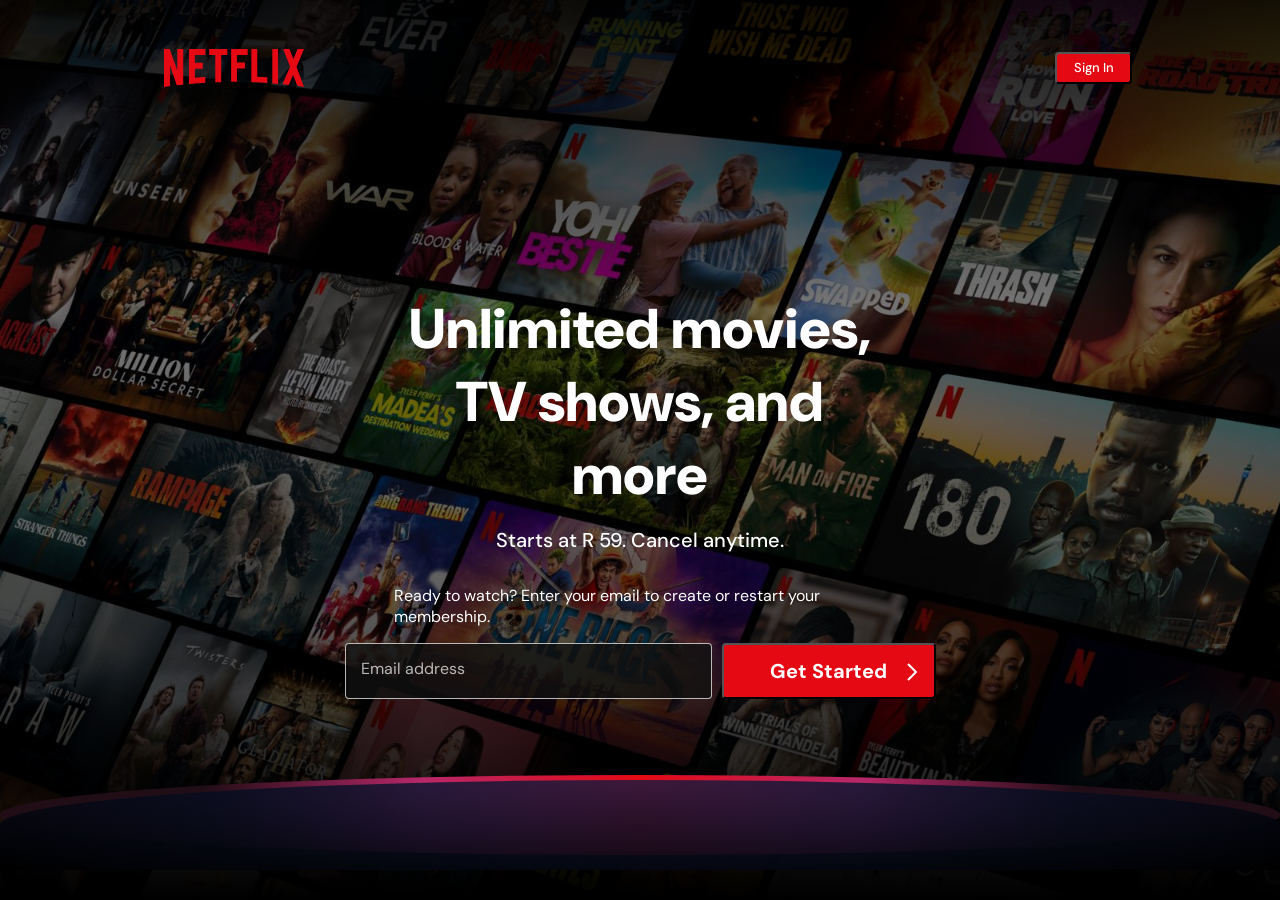
==== index.html @ d50df58f "header section done" ====
<!DOCTYPE html>
<html lang="en">
  <head>
    <meta charset="UTF-8" />
    <meta name="viewport" content="width=device-width, initial-scale=1.0" />
    <title>Netflix Clone</title>
    <link rel="stylesheet" href="style.css" />
  </head>
  <body>
    <header id="banner-wrap">
      <div id="dark-overlay"></div>

      <div id="wrapper">
        <img id="logo" src="assets/logo.svg" alt="Netflix logo" />
        <button id="sign_in_button">Sign In</button>
      </div>
      <div id="info">
        <h1>Unlimited movies, TV shows, and more</h1>
        <p>Starts at R 59. Cancel anytime.</p>
        <h3>
          Ready to watch? Enter your email to create or restart your membership.
        </h3>
        <div class="form_button_wrapper">
          <form>
            <label for="Email Address">Email address </label>
          </form>
          <button class="started-button">
            Get Started
            <img
              src="assets/button-arrow.svg"
              alt="greater than sign / arrow"
            />
          </button>
        </div>
      </div>
      <div class="curve-in">
        <div class="curve-out"></div>
      </div>
    </header>
    <main></main>
    <footer>
      <!-- <p>
        Questions? Call
        <a href="https://www.netflix.com/za/tel:0800 100 046">0800 100 046</a>
      </p>
      <li>FAQ</li>
      <li>Help Center</li>
      <li>Account</li>
      <li>Media Center</li>
      <li>Investor Relations</li>
      <li>Jobs</li>
      <li>Redeem Gift Cards</li>
      <li>Buy Gift Cards</li>
      <li>Ways to Watch</li>
      <li>Terms of Use</li>
      <li>Privacy</li>
      <li>Cookie Preferences</li>
      <li>Corporate Information</li>
      <li>Contact Us</li>
      <li>Speed Test</li>
      <li>Legal Notices</li>
      <li>Only on Netflix</li> -->
    </footer>
  </body>
</html>
---- style.css ----
@import url("https://fonts.googleapis.com/css2?family=DM+Sans:ital,opsz,wght@0,9..40,100..1000;1,9..40,100..1000&display=swap");
@import url("https://fonts.googleapis.com/css2?family=Archivo:ital,wght@0,100..900;1,100..900&family=DM+Sans:ital,opsz,wght@0,9..40,100..1000;1,9..40,100..1000&display=swap");
* {
  box-sizing: border-box;
  margin: 0;
  padding: 0;
  font-family: "DM Sans", sans-serif;
  /* font-family: "Archivo", sans-serif; */
}
#banner-wrap {
  width: 100vw;
  height: 100vh;
  background: url(assets/backgroung.jpg);
  background-size: cover;
  background-repeat: no-repeat;
  position: relative;
  z-index: 1;
}
#dark-overlay {
  z-index: -1;
  height: 100%;
  width: 100%;
  background: linear-gradient(
    rgba(0, 0, 0, 0.9),
    rgba(0, 0, 0, 0.4),
    rgba(0, 0, 0, 0.5),
    rgba(0, 0, 0, 1)
  );
  position: absolute;
  top: 0;
}

#wrapper {
  padding: 0 148px;

  display: flex;
  align-items: center;
  justify-content: space-between;
  min-height: 15vh;
}
#logo {
  width: 140px;
  height: 40px;
  margin-left: 16px;
}
#sign_in_button {
  width: 77px;
  height: 32px;
  margin-left: 12px;
  padding: 4px 16px;
  background-color: rgb(229, 9, 20);
  border-radius: 4px;
  color: rgb(255, 255, 255);
  font-size: 13px;
  font-weight: 500;
}
#info {
  display: flex;
  flex-direction: column;
  margin: 0 394px;
  align-items: center;
  justify-content: center;
  min-height: 80vh;
}

h1 {
  font-weight: 900;
  font-size: 56px;
  color: rgb(255, 255, 255);
  text-align: center;
  margin-bottom: 16px;
}
header p {
  font-size: 20px;
  font-weight: 500;
  color: rgb(255, 255, 255);
  margin-bottom: 32px;
}
h3 {
  font-size: 16px;
  font-weight: 400;
  color: rgb(255, 255, 255);
}
.form_button_wrapper {
  display: flex;
  justify-content: center;
  padding-top: 16px;
  gap: 10px;
  position: relative;
}
form {
  width: 367px;
  height: 56px;
  border: 1px solid rgba(255, 255, 255, 0.7);
  border-radius: 4px;
  background-color: rgba(17, 17, 17, 0.8);
}
label {
  color: rgba(255, 255, 255, 0.7);
  font-size: 16px;
  font-weight: 400;
  border-radius: 4px;
  position: absolute;
  top: 31px;
  left: 16px;
}
.started-button {
  height: 56px;
  width: 214px;
  background-color: rgb(229, 9, 20);
  color: rgb(255, 255, 255);
  padding: 12px 24px;
  font-size: 20px;
  font-weight: 700;
  position: relative;
  border-radius: 4px;
}
.started-button img {
  width: 24px;
  height: 24px;
  margin-left: 12px;
  position: absolute;
  top: 15px;
}
.curve-in {
  height: 5px;
  width: 100%;
  /* background: linear-gradient(
    to right,
    black,
    rgb(255, 0, 204),
    red,
    rgb(255, 0, 204),
    black
  ); */

  position: absolute;
  bottom: 120px;
  border-top-left-radius: 50% 100%;
  border-top-right-radius: 50% 100%;
  /* z-index: 10; */
}
.curve-in::before {
  content: "";
  position: absolute;
  /* top: -40px; */
  top: 0;
  bottom: 0;
  left: 0;
  width: 100%;
  height: 80px;
  z-index: -1;
  border-radius: 50%; /*inherit*/
  background: linear-gradient(
    to right,
    rgba(33, 13, 22, 1) 16%,
    rgba(184, 40, 105, 1),
    rgba(229, 9, 20, 1),
    rgba(184, 40, 105, 1),
    rgba(33, 13, 22, 1) 84%
  );

  /* border-top-left-radius: 0;
  border-top-right-radius: 0; */
}
.curve-out {
  height: 90px;
  width: 100%;

  background: radial-gradient(ellipse at 50% 0%, rgba(19, 28, 67, 0.8), black)
    50%;
  /* background: linear-gradient(180deg, blue, black); */
  position: absolute;
  top: 5px;

  border-top-left-radius: 50%;
  border-top-right-radius: 50%;
}

footer p {
  color: rgba(255, 255, 255, 0.7);
}
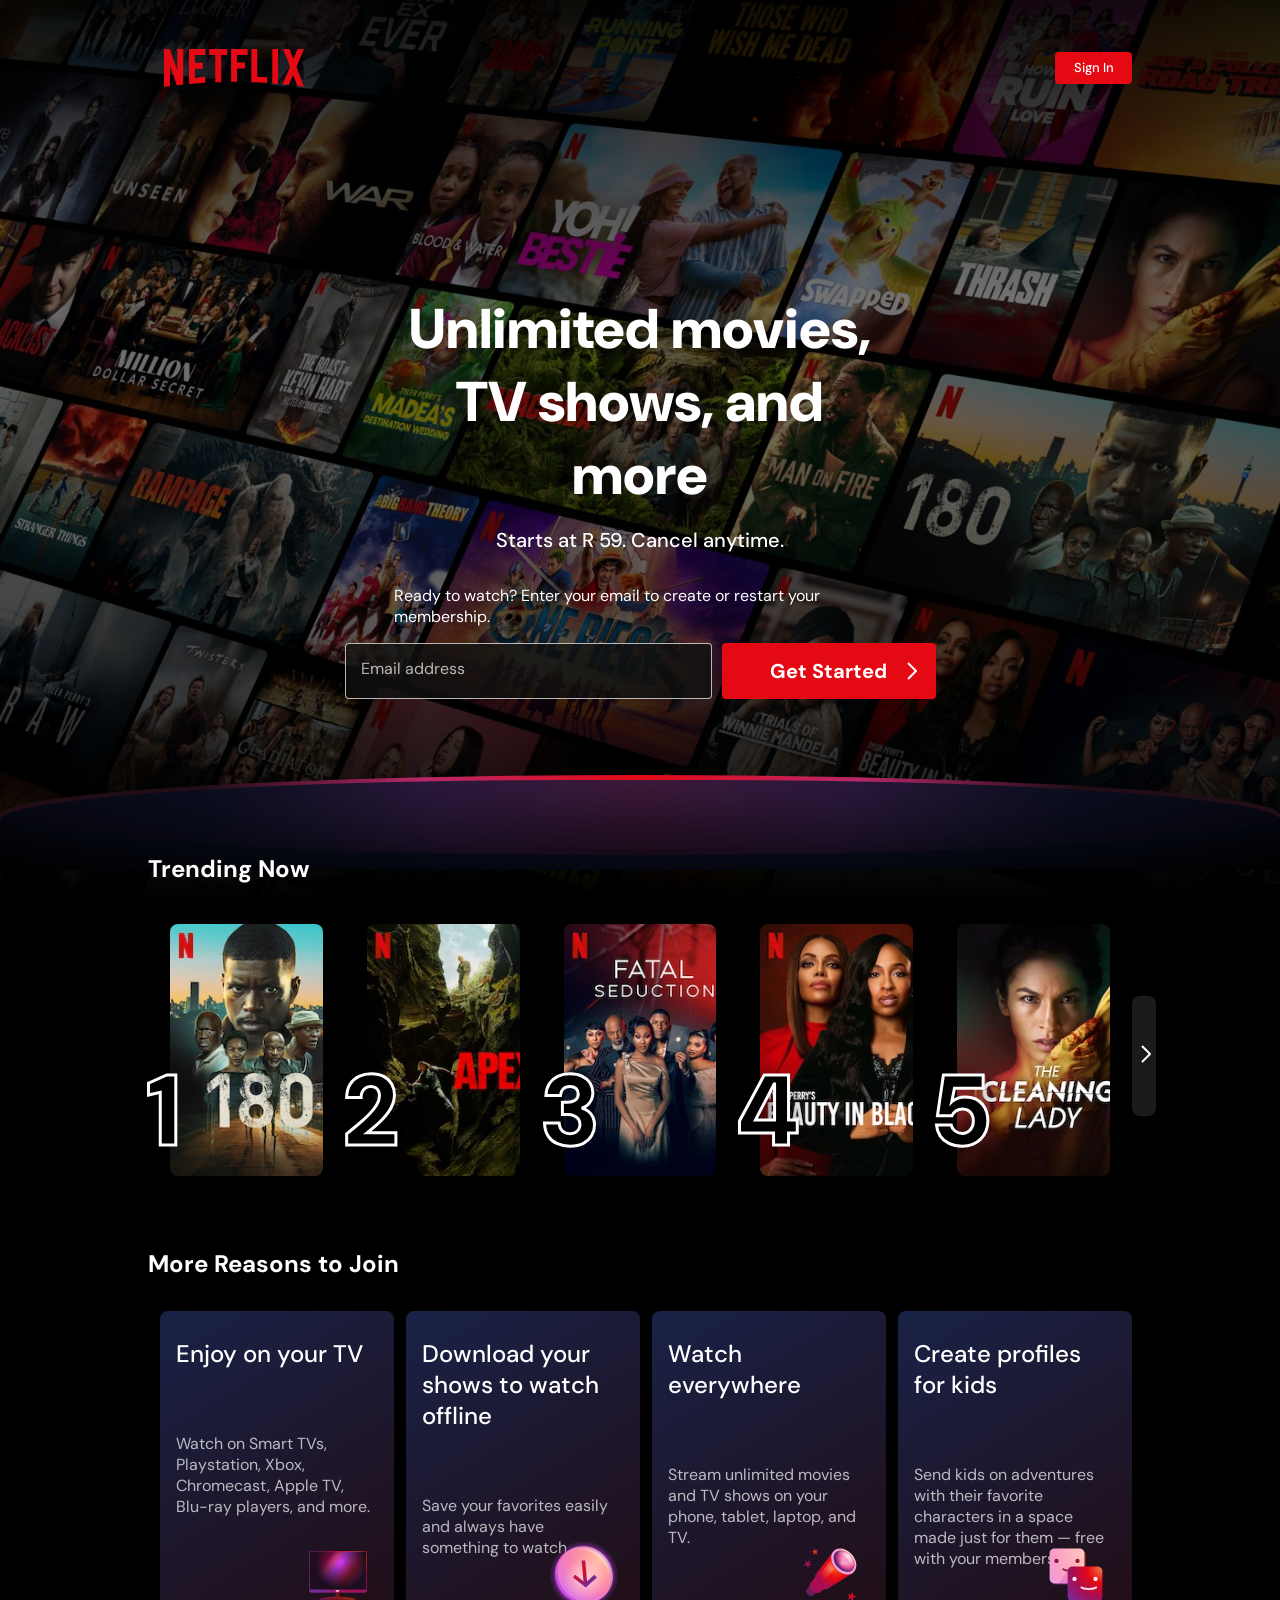
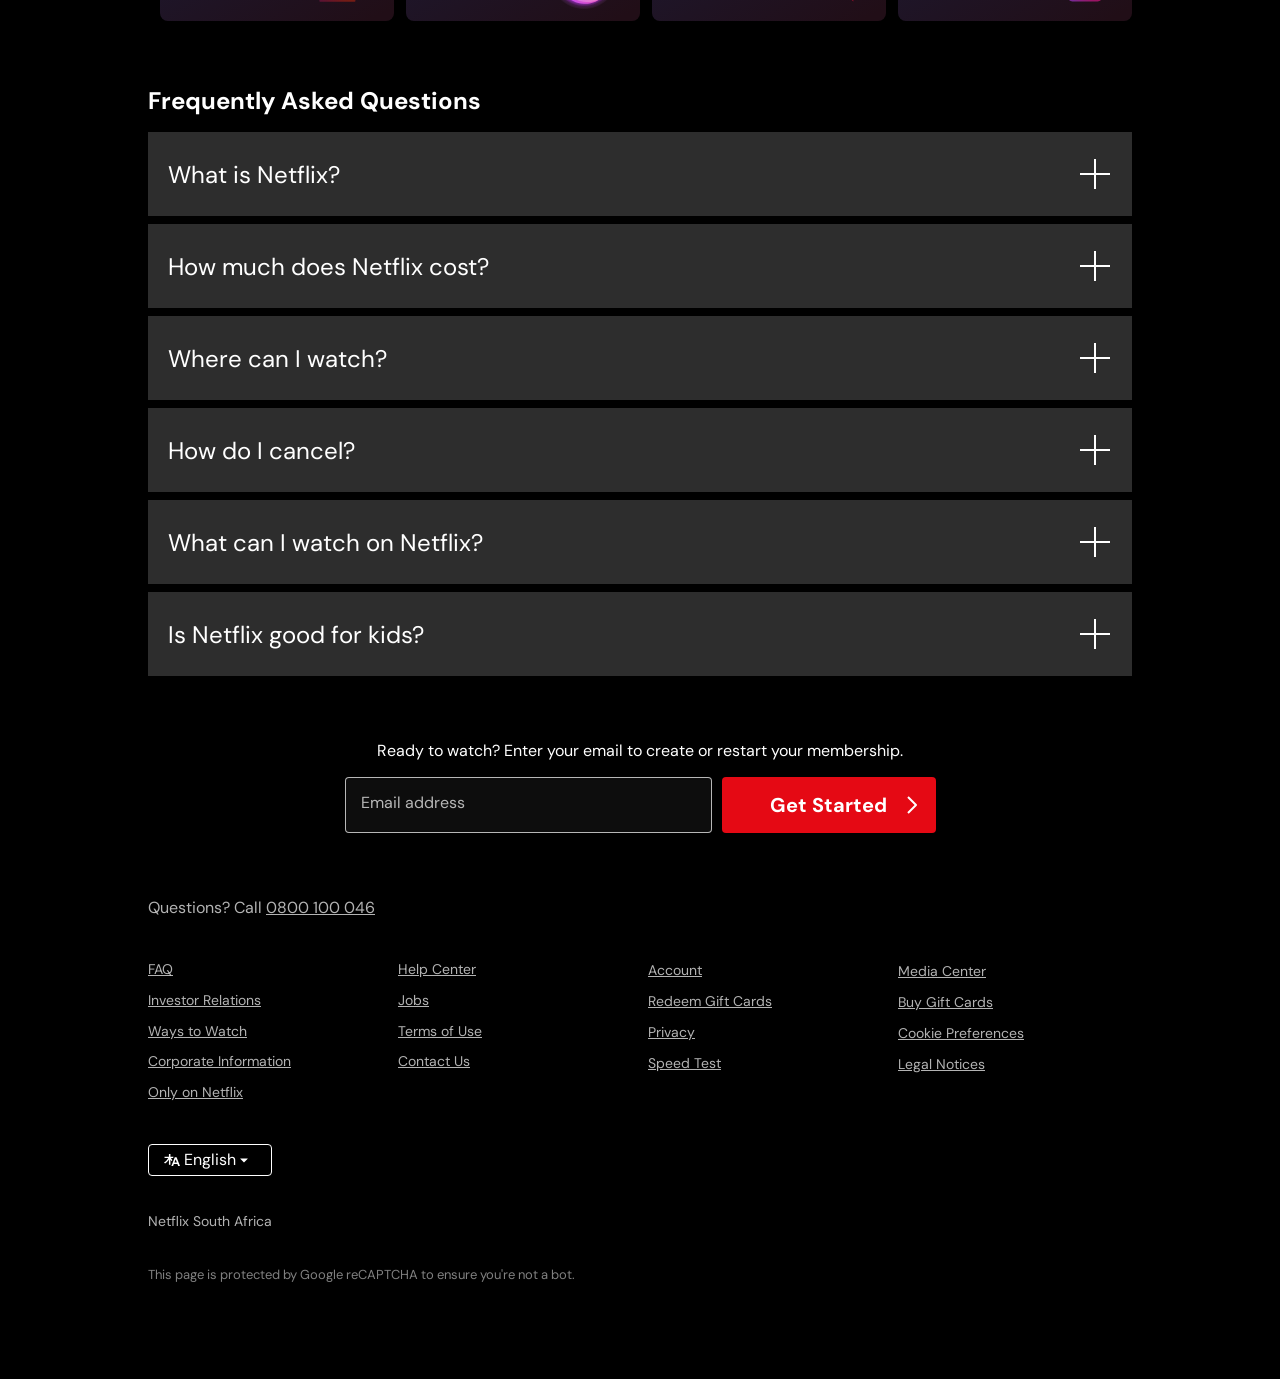
==== commit e469b18c: "done with main and footer section, left with responsive css" ====
--- a/index.html
+++ b/index.html
@@ -14,7 +14,7 @@
         <img id="logo" src="assets/logo.svg" alt="Netflix logo" />
         <button id="sign_in_button">Sign In</button>
       </div>
-      <div id="info">
+      <div class="info">
         <h1>Unlimited movies, TV shows, and more</h1>
         <p>Starts at R 59. Cancel anytime.</p>
         <h3>
@@ -36,30 +36,201 @@
       <div class="curve-in">
         <div class="curve-out"></div>
       </div>
+      <!-- <h2>Trending Now</h2> -->
     </header>
-    <main></main>
+    <main>
+      <div id="trending">
+        <h2>Trending Now</h2>
+        <div class="movie-slideshow">
+          <div id="movie1">
+            <span>1</span>
+          </div>
+          <div id="movie2">
+            <span>2</span>
+          </div>
+          <div id="movie3">
+            <span>3</span>
+          </div>
+          <div id="movie4">
+            <span>4</span>
+          </div>
+          <div id="movie5">
+            <span>5</span>
+          </div>
+          <div id="side_button">
+            <button id="next-button">
+              <img src="assets/next-movie-button.svg" alt="next button" />
+            </button>
+          </div>
+        </div>
+      </div>
+      <!-- second section of the main -->
+      <h2>More Reasons to Join</h2>
+      <div id="reasons-container">
+        <div id="reasons1">
+          <div class="text-container">
+            <h3>Enjoy on your TV</h3>
+            <p>
+              Watch on Smart TVs, Playstation, Xbox, Chromecast, Apple TV,
+              Blu-ray players, and more.
+            </p>
+            <img src="assets/tv_icon.svg" alt="tv icon" />
+          </div>
+        </div>
+        <div id="reasons2">
+          <div class="text-container">
+            <h3>Download your shows to watch offline</h3>
+            <p>
+              Save your favorites easily and always have something to watch.
+            </p>
+            <img src="assets/arrow_icon.svg" alt="arrow icon" />
+          </div>
+        </div>
+        <div id="reasons3">
+          <div class="text-container">
+            <h3>Watch everywhere</h3>
+            <p>
+              Stream unlimited movies and TV shows on your phone, tablet,
+              laptop, and TV.
+            </p>
+            <img src="assets/comet_icon.svg" alt="comet icon" />
+          </div>
+        </div>
+        <div id="reasons4">
+          <div class="text-container">
+            <h3>Create profiles for kids</h3>
+            <p>
+              Send kids on adventures with their favorite characters in a space
+              made just for them — free with your membership.
+            </p>
+            <img src="assets/square_icons.svg" alt="kids profile icon" />
+          </div>
+        </div>
+      </div>
+      <!-- faq section / third section -->
+      <div id="faq-container">
+        <h2>Frequently Asked Questions</h2>
+        <details>
+          <summary>What is Netflix?</summary>
+          <p>Netflix is a streaming service with movies and shows online.</p>
+        </details>
+
+        <details>
+          <summary>How much does Netflix cost?</summary>
+          <p>Plans start from X per month depending on your region.</p>
+        </details>
+
+        <details>
+          <summary>Where can I watch?</summary>
+          <p>
+            Watch anywhere, anytime. Sign in with your Netflix account to watch
+            instantly on the web at netflix.com from your personal computer or
+            on any internet-connected device that offers the Netflix app,
+            including smart TVs, smartphones, tablets, streaming media players
+            and game consoles. You can also download your favorite shows with
+            the iOS or Android app. Use downloads to watch while you're on the
+            go and without an internet connection. Take Netflix with you
+            anywhere.
+          </p>
+        </details>
+
+        <details>
+          <summary>How do I cancel?</summary>
+          <p>
+            Netflix is flexible. You can easily cancel your account online in
+            two clicks. There are no cancellation fees – start or stop your
+            account anytime.
+          </p>
+        </details>
+
+        <details>
+          <summary>What can I watch on Netflix?</summary>
+          <p>
+            Netflix has an extensive library of feature films, documentaries, TV
+            shows, anime, award-winning Netflix originals, and more. Watch as
+            much as you want, anytime you want.
+          </p>
+        </details>
+
+        <details>
+          <summary>Is Netflix good for kids?</summary>
+          <p>
+            The Netflix Kids experience is included in your membership to give
+            parents control while kids enjoy family-friendly TV shows and movies
+            in their own space. Kids profiles come with PIN-protected parental
+            controls that let you restrict the maturity rating of content kids
+            can watch and block specific titles you don’t want kids to see.
+          </p>
+        </details>
+      </div>
+      <!-- small section form and button -->
+      <div id="rectangle-wrap">
+        <h3>
+          Ready to watch? Enter your email to create or restart your membership.
+        </h3>
+        <div id="rectangle-box">
+          <div class="form_button_wrapper">
+            <form>
+              <label for="Email Address">Email address </label>
+            </form>
+            <button class="started-button">
+              Get Started
+              <img
+                src="assets/button-arrow.svg"
+                alt="greater than sign / arrow"
+              />
+            </button>
+          </div>
+        </div>
+      </div>
+    </main>
+    <!-- footer section begins here -->
     <footer>
-      <!-- <p>
-        Questions? Call
-        <a href="https://www.netflix.com/za/tel:0800 100 046">0800 100 046</a>
+      <div id="netflix-tel">
+        <p>
+          Questions? Call
+          <a href="https://www.netflix.com/za/tel:0800 100 046">0800 100 046</a>
+        </p>
+      </div>
+      <div id="footer-list">
+        <ul>
+          <li>FAQ</li>
+          <li>Investor Relations</li>
+          <li>Ways to Watch</li>
+          <li>Corporate Information</li>
+          <li>Only on Netflix</li>
+
+          <li>Help Center</li>
+          <li>Jobs</li>
+          <li>Terms of Use</li>
+          <li>Contact Us</li>
+          <li></li>
+
+          <li>Account</li>
+          <li>Redeem Gift Cards</li>
+          <li>Privacy</li>
+          <li>Speed Test</li>
+          <li></li>
+
+          <li>Media Center</li>
+          <li>Buy Gift Cards</li>
+          <li>Cookie Preferences</li>
+          <li>Legal Notices</li>
+        </ul>
+      </div>
+      <div id="language">
+        <img
+          src="assets/chinese_translation.svg"
+          alt="translation icon"
+        /><select name="SelectLanguage" id="SelectLanguage">
+          <option value="English">English</option>
+        </select>
+        <img src="assets/selectlanguage.svg" alt="drop down" />
+      </div>
+      <p id="netflix-sa">Netflix South Africa</p>
+      <p id="recaptcha">
+        This page is protected by Google reCAPTCHA to ensure you're not a bot.
       </p>
-      <li>FAQ</li>
-      <li>Help Center</li>
-      <li>Account</li>
-      <li>Media Center</li>
-      <li>Investor Relations</li>
-      <li>Jobs</li>
-      <li>Redeem Gift Cards</li>
-      <li>Buy Gift Cards</li>
-      <li>Ways to Watch</li>
-      <li>Terms of Use</li>
-      <li>Privacy</li>
-      <li>Cookie Preferences</li>
-      <li>Corporate Information</li>
-      <li>Contact Us</li>
-      <li>Speed Test</li>
-      <li>Legal Notices</li>
-      <li>Only on Netflix</li> -->
     </footer>
   </body>
 </html>
--- a/style.css
+++ b/style.css
@@ -4,8 +4,12 @@
   box-sizing: border-box;
   margin: 0;
   padding: 0;
+  /* padding: 0 148px; */
   font-family: "DM Sans", sans-serif;
   /* font-family: "Archivo", sans-serif; */
+}
+body {
+  background-color: rgb(0, 0, 0);
 }
 #banner-wrap {
   width: 100vw;
@@ -53,8 +57,9 @@
   color: rgb(255, 255, 255);
   font-size: 13px;
   font-weight: 500;
-}
-#info {
+  border: 1px solid #0000;
+}
+.info {
   display: flex;
   flex-direction: column;
   margin: 0 394px;
@@ -114,6 +119,7 @@
   font-weight: 700;
   position: relative;
   border-radius: 4px;
+  border: 1px solid #0000;
 }
 .started-button img {
   width: 24px;
@@ -159,9 +165,6 @@
     rgba(184, 40, 105, 1),
     rgba(33, 13, 22, 1) 84%
   );
-
-  /* border-top-left-radius: 0;
-  border-top-right-radius: 0; */
 }
 .curve-out {
   height: 90px;
@@ -173,10 +176,288 @@
   position: absolute;
   top: 5px;
 
-  border-top-left-radius: 50%;
-  border-top-right-radius: 50%;
-}
-
-footer p {
+  border-top-left-radius: 45%;
+  border-top-right-radius: 45%;
+}
+#trending h2 {
+  color: rgb(255, 255, 255);
+  z-index: 2;
+  position: absolute;
+  bottom: 0;
+}
+main {
+  padding: 0 148px;
+  /* background-color: black; */
+}
+
+.movie-slideshow {
+  display: flex;
+  /* margin-top: 16px;
+  margin-bottom: 64px; */
+  margin: 16px 0 64px 0;
+}
+#movie1 {
+  background-image: url(assets/movie1.webp);
+  background-repeat: no-repeat;
+  background-size: cover;
+  margin: 8px 22px;
+  width: 180px;
+  height: 252px;
+  border-radius: 8px;
+  position: relative;
+}
+span {
+  color: rgb(65, 65, 65);
+  -webkit-text-fill-color: rgb(0, 0, 0);
+  -webkit-text-stroke-color: rgb(255, 255, 255);
+  -webkit-text-stroke-width: 3px;
+  font-size: 100px;
+  font-weight: 1000;
+  position: absolute;
+  bottom: 0;
+  left: -23px;
+  text-shadow: rgba(0, 0, 0, 0.5) 0px 0px 24px;
+}
+#movie2 {
+  background-image: url(assets/movie2.webp);
+  background-repeat: no-repeat;
+  background-size: cover;
+  margin: 8px 22px;
+  width: 180px;
+  height: 252px;
+  border-radius: 8px;
+  position: relative;
+}
+#movie3 {
+  background-image: url(assets/movie3.webp);
+  background-repeat: no-repeat;
+  background-size: cover;
+  margin: 8px 22px;
+  width: 180px;
+  height: 252px;
+  border-radius: 8px;
+  position: relative;
+}
+#movie4 {
+  background-image: url(assets/movie4.webp);
+  background-repeat: no-repeat;
+  background-size: cover;
+  margin: 8px 22px;
+  width: 180px;
+  height: 252px;
+  border-radius: 8px;
+  position: relative;
+}
+#movie5 {
+  background-image: url(assets/movie5.webp);
+  background-repeat: no-repeat;
+  background-size: cover;
+  margin: 8px 22px;
+  width: 180px;
+  height: 252px;
+  border-radius: 8px;
+  position: relative;
+}
+#side_button {
+  position: relative;
+}
+#next-button {
+  width: 24px;
+  height: 120px;
+  /* margin-left: 12px; */
+  align-items: center;
+  background-color: rgba(255, 255, 255, 0.1);
+  position: absolute;
+  top: 30%;
+  border-radius: 8px;
+  border: 1px solid #0000;
+}
+button img {
+  width: 24px;
+  height: 24px;
+}
+#reasons-container {
+  /* margin-top: 16px; */
+  display: flex;
+  align-items: center;
+  justify-content: center;
+  margin-bottom: 64px;
+  /* position: relative; */
+}
+
+#reasons-container h3 {
+  font-size: 24px;
+  font-weight: 500;
+  color: rgb(255, 255, 255);
+  margin: 12px 0 64px 0;
+}
+#reasons-container p {
+  font-size: 16px;
   color: rgba(255, 255, 255, 0.7);
-}
+  margin-top: 16px;
+}
+#reasons-container img {
+  width: 72px;
+  height: 72px;
+  position: absolute;
+  bottom: 10px;
+  right: 20px;
+}
+h2 {
+  margin-bottom: 16px;
+  color: rgb(255, 255, 255);
+}
+
+#reasons1 {
+  width: 274px;
+  height: 310px;
+  background: linear-gradient(149deg, #192247 0%, #210e17 96.86%);
+  position: relative;
+  margin: 16px 0 0 12px;
+  border-radius: 8px;
+}
+#reasons2 {
+  width: 274px;
+  height: 310px;
+  background: linear-gradient(149deg, #192247 0%, #210e17 96.86%);
+  position: relative;
+  margin: 16px 0 0 12px;
+  border-radius: 8px;
+}
+#reasons3 {
+  width: 274px;
+  height: 310px;
+  background: linear-gradient(149deg, #192247 0%, #210e17 96.86%);
+  position: relative;
+  margin: 16px 0 0 12px;
+  border-radius: 8px;
+}
+#reasons4 {
+  width: 274px;
+  height: 310px;
+  background: linear-gradient(149deg, #192247 0%, #210e17 96.86%);
+  position: relative;
+  margin: 16px 0 0 12px;
+  border-radius: 8px;
+}
+.text-container {
+  padding: 15px 16px 128px 16px;
+}
+#faq-container {
+  margin-bottom: 64px;
+  color: rgb(255, 255, 255);
+}
+#faq-container h2 {
+  margin-top: 16px;
+}
+#faq-container details {
+  font-size: 24px;
+  margin-bottom: 8px;
+  height: auto;
+}
+
+details summary {
+  /* text-align: center;   url(assets/plus.svg);*/
+  list-style: none;
+  background-image: url(assets/plus.svg);
+  background-size: 36px 36px;
+  background-repeat: no-repeat;
+  background-position: 98%;
+  height: 84px;
+  display: flex;
+  align-items: center;
+  padding-left: 20px;
+  background-color: rgb(45, 45, 45);
+}
+
+details p {
+  background-color: rgb(45, 45, 45);
+  margin-top: 2px;
+  padding: 24px;
+}
+#rectangle-wrap {
+  margin-bottom: 64px;
+}
+#rectangle-wrap h3 {
+  display: flex;
+  justify-content: center;
+}
+#rectangle-box {
+  display: flex;
+  justify-content: center;
+}
+
+/* details summary ::after {
+  list-style-image: url(assets/plus.svg);
+} */
+footer {
+  padding: 0 148px;
+  padding-bottom: 96px;
+}
+footer ul li {
+  list-style-type: none;
+}
+#footer-list {
+  margin-top: 36px;
+  color: rgba(255, 255, 255, 0.7);
+  text-decoration: underline;
+  columns: 4;
+  margin-bottom: 14px;
+}
+
+#footer-list li {
+  font-size: 14px;
+  line-height: 2.2;
+}
+#footer-list li:empty {
+  visibility: hidden;
+  height: 32px; /*  matches line height */
+}
+
+#netflix-tel p,
+a {
+  color: rgba(255, 255, 255, 0.7);
+}
+#language {
+  margin-top: 36px;
+  width: 124px;
+  height: 32px;
+  position: relative;
+  /* color: rgb(255, 255, 255); */
+  display: flex;
+  align-items: center;
+  justify-content: flex-start;
+  border: 1px solid rgb(255, 255, 255);
+  padding: 0 15px;
+  border-radius: 4px;
+
+  /* background-color: #0000; */
+  /* background-color: ; */
+}
+#language img {
+  width: 16px;
+  height: 16px;
+  margin-right: 4px;
+}
+#language select {
+  padding: 0;
+  border: none;
+  width: 100%;
+  height: 100%;
+  appearance: none;
+  background-color: rgba(0, 0, 0, 0);
+  color: rgb(255, 255, 255);
+  font-size: 16px;
+
+  /* background: url(assets/selectlanguage.svg); */
+}
+#netflix-sa {
+  margin-top: 36px;
+  font-size: 14px;
+  color: rgba(255, 255, 255, 0.7);
+}
+#recaptcha {
+  margin-top: 36px;
+  font-size: 13px;
+  color: rgba(255, 255, 255, 0.5);
+}
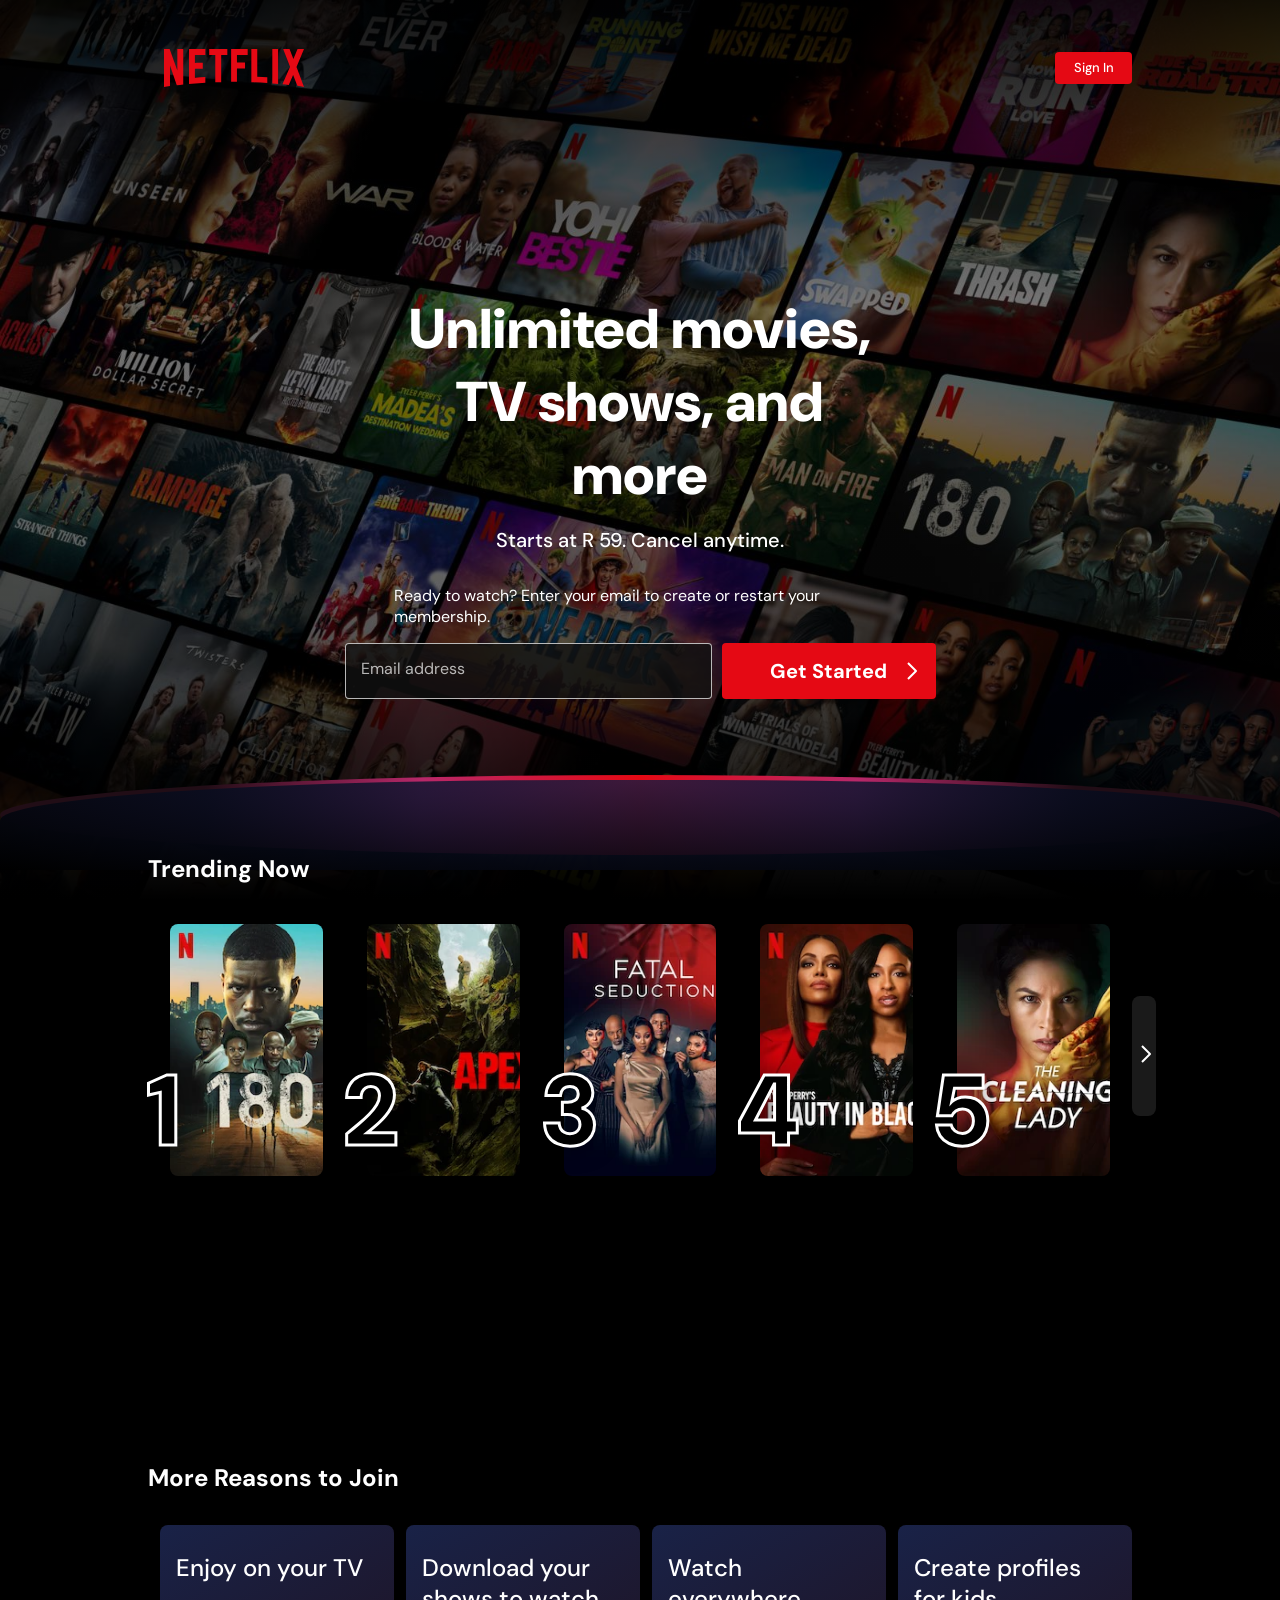
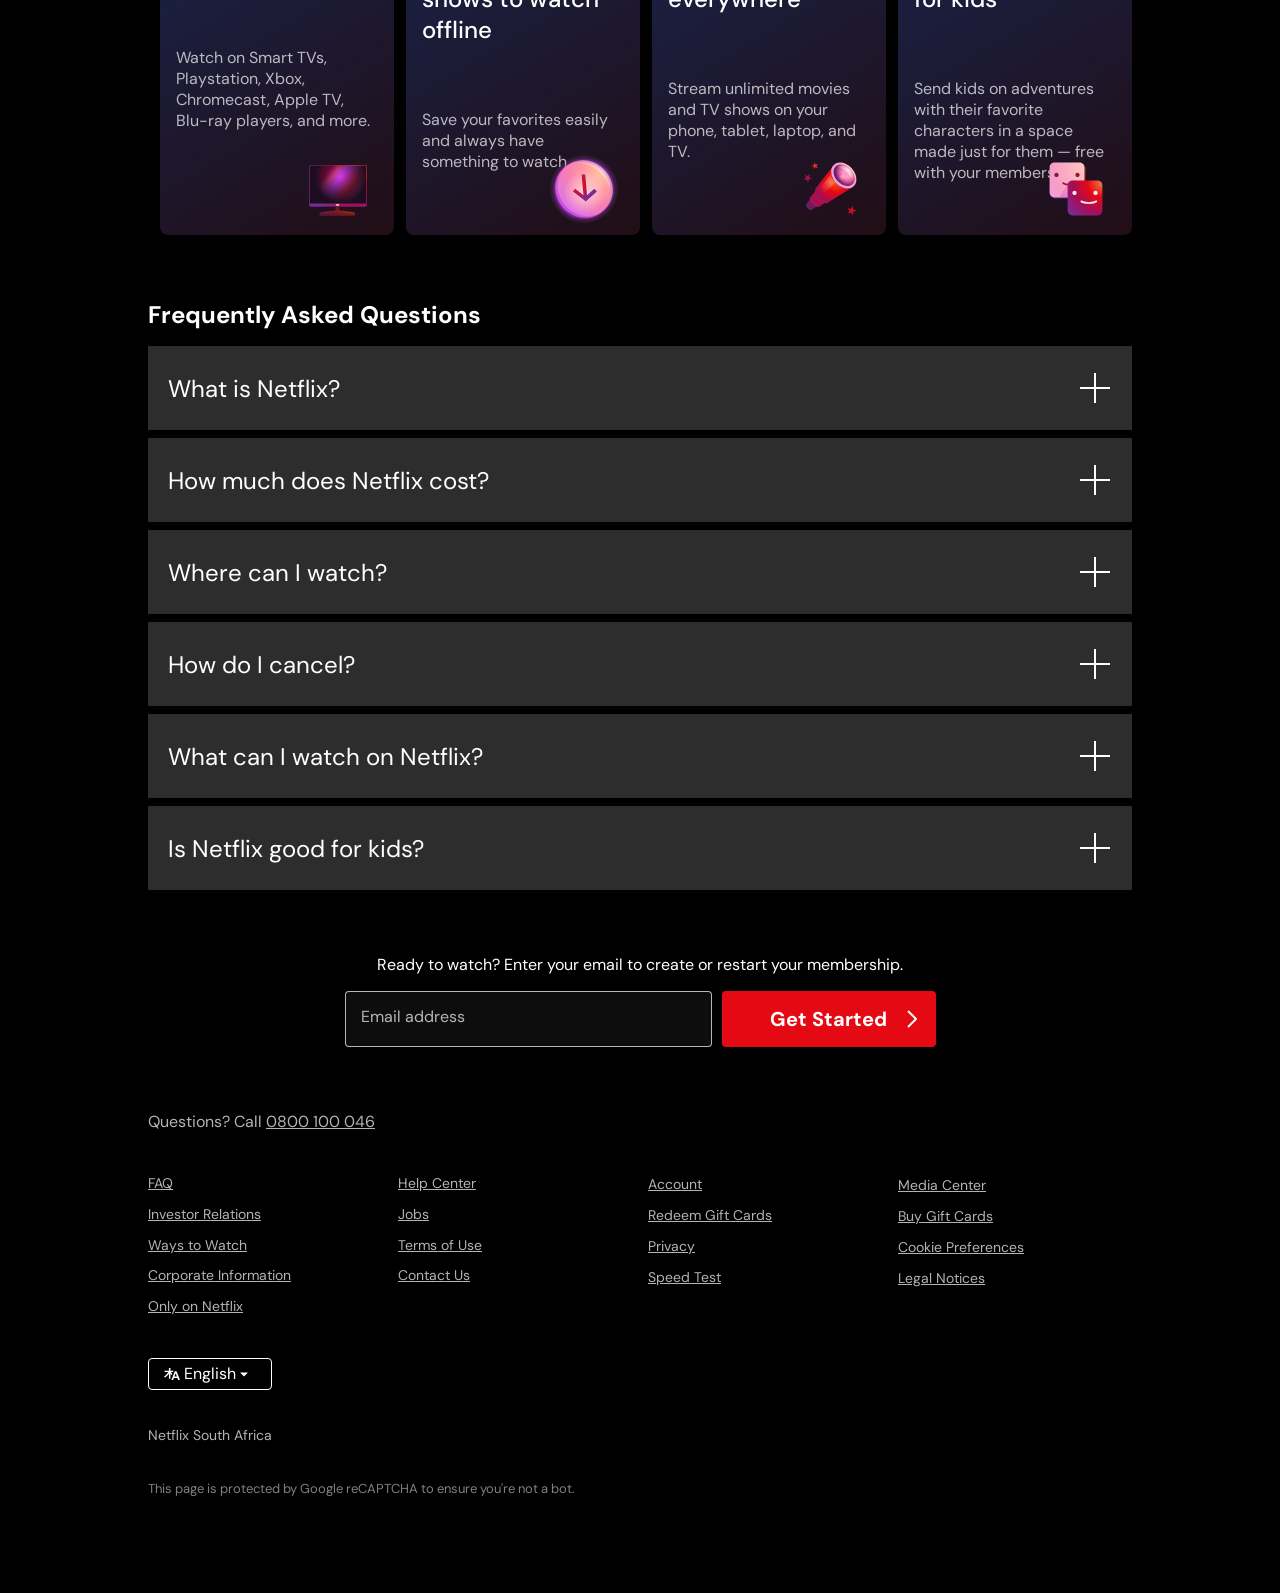
==== commit 292e4839: "added favicon and video element" ====
--- a/index.html
+++ b/index.html
@@ -4,7 +4,9 @@
     <meta charset="UTF-8" />
     <meta name="viewport" content="width=device-width, initial-scale=1.0" />
     <title>Netflix Clone</title>
+    <link rel="icon" href="assets/favicon.png" />
     <link rel="stylesheet" href="style.css" />
+    <link rel="stylesheet" href="responsive.css" />
   </head>
   <body>
     <header id="banner-wrap">
@@ -64,6 +66,12 @@
           </div>
         </div>
       </div>
+      <!-- video element -->
+      <div id="trailer">
+        <video autoplay playsinline muted loop>
+          <source src="assets/netflix-trailer.m4v" type="video/mp4" />
+        </video>
+      </div>
       <!-- second section of the main -->
       <h2>More Reasons to Join</h2>
       <div id="reasons-container">
@@ -194,28 +202,28 @@
       </div>
       <div id="footer-list">
         <ul>
-          <li>FAQ</li>
-          <li>Investor Relations</li>
-          <li>Ways to Watch</li>
-          <li>Corporate Information</li>
-          <li>Only on Netflix</li>
-
-          <li>Help Center</li>
-          <li>Jobs</li>
-          <li>Terms of Use</li>
-          <li>Contact Us</li>
+          <li><a href="link.html">FAQ</a></li>
+          <li><a href="link.html">Investor Relations</a></li>
+          <li><a href="link.html">Ways to Watch</a></li>
+          <li><a href="link.html">Corporate Information</a></li>
+          <li><a href="link.html">Only on Netflix</a></li>
+
+          <li><a href="link.html">Help Center</a></li>
+          <li><a href="link.html">Jobs</a></li>
+          <li><a href="link.html">Terms of Use</a></li>
+          <li><a href="link.html">Contact Us</a></li>
           <li></li>
 
-          <li>Account</li>
-          <li>Redeem Gift Cards</li>
-          <li>Privacy</li>
-          <li>Speed Test</li>
+          <li><a href="link.html">Account</a></li>
+          <li><a href="link.html">Redeem Gift Cards</a></li>
+          <li><a href="link.html">Privacy</a></li>
+          <li><a href="link.html">Speed Test</a></li>
           <li></li>
 
-          <li>Media Center</li>
-          <li>Buy Gift Cards</li>
-          <li>Cookie Preferences</li>
-          <li>Legal Notices</li>
+          <li><a href="link.html">Media Center</a></li>
+          <li><a href="link.html">Buy Gift Cards</a></li>
+          <li><a href="link.html">Cookie Preferences</a></li>
+          <li><a href="link.html">Legal Notices</a></li>
         </ul>
       </div>
       <div id="language">
@@ -231,6 +239,9 @@
       <p id="recaptcha">
         This page is protected by Google reCAPTCHA to ensure you're not a bot.
       </p>
+      <div id="footer-button">
+        <button>Get Started</button>
+      </div>
     </footer>
   </body>
 </html>
--- a/style.css
+++ b/style.css
@@ -58,6 +58,7 @@
   font-size: 13px;
   font-weight: 500;
   border: 1px solid #0000;
+  cursor: pointer;
 }
 .info {
   display: flex;
@@ -120,6 +121,7 @@
   position: relative;
   border-radius: 4px;
   border: 1px solid #0000;
+  cursor: pointer;
 }
 .started-button img {
   width: 24px;
@@ -205,6 +207,7 @@
   height: 252px;
   border-radius: 8px;
   position: relative;
+  cursor: pointer;
 }
 span {
   color: rgb(65, 65, 65);
@@ -227,6 +230,7 @@
   height: 252px;
   border-radius: 8px;
   position: relative;
+  cursor: pointer;
 }
 #movie3 {
   background-image: url(assets/movie3.webp);
@@ -237,6 +241,7 @@
   height: 252px;
   border-radius: 8px;
   position: relative;
+  cursor: pointer;
 }
 #movie4 {
   background-image: url(assets/movie4.webp);
@@ -247,6 +252,7 @@
   height: 252px;
   border-radius: 8px;
   position: relative;
+  cursor: pointer;
 }
 #movie5 {
   background-image: url(assets/movie5.webp);
@@ -257,6 +263,7 @@
   height: 252px;
   border-radius: 8px;
   position: relative;
+  cursor: pointer;
 }
 #side_button {
   position: relative;
@@ -271,11 +278,22 @@
   top: 30%;
   border-radius: 8px;
   border: 1px solid #0000;
+  cursor: pointer;
+}
+#next-button:hover {
+  background-color: rgba(255, 255, 255, 0.2);
+  color: rgb(255, 255, 255);
 }
 button img {
   width: 24px;
   height: 24px;
 }
+#trailer {
+  margin-bottom: 64px;
+  display: flex;
+  justify-content: center;
+}
+
 #reasons-container {
   /* margin-top: 16px; */
   display: flex;
@@ -368,6 +386,10 @@
   align-items: center;
   padding-left: 20px;
   background-color: rgb(45, 45, 45);
+  cursor: pointer;
+}
+details summary:hover {
+  background-color: rgba(255, 255, 255, 0.3);
 }
 
 details p {
@@ -391,21 +413,23 @@
   list-style-image: url(assets/plus.svg);
 } */
 footer {
-  padding: 0 148px;
-  padding-bottom: 96px;
+  padding: 0 148px 96px 148px;
+}
+#netflix-tel p,
+a {
+  color: rgba(255, 255, 255, 0.7);
 }
 footer ul li {
   list-style-type: none;
 }
 #footer-list {
   margin-top: 36px;
-  color: rgba(255, 255, 255, 0.7);
-  text-decoration: underline;
+  /* color: rgba(255, 255, 255, 0.7); */
   columns: 4;
   margin-bottom: 14px;
 }
 
-#footer-list li {
+#footer-list a {
   font-size: 14px;
   line-height: 2.2;
 }
@@ -414,10 +438,6 @@
   height: 32px; /*  matches line height */
 }
 
-#netflix-tel p,
-a {
-  color: rgba(255, 255, 255, 0.7);
-}
 #language {
   margin-top: 36px;
   width: 124px;
@@ -461,3 +481,6 @@
   font-size: 13px;
   color: rgba(255, 255, 255, 0.5);
 }
+#footer-button {
+  display: none;
+}
--- a/responsive.css
+++ b/responsive.css
@@ -0,0 +1,204 @@
+@media (max-width: 480px) {
+  body {
+    /* border: 10px solid blue; */
+    padding: 5px 5px 0 5px;
+  }
+
+  header #wrapper {
+    padding: 0 24px;
+  }
+  header #logo {
+    width: 89px;
+    height: 18px;
+    margin-left: 10px;
+  }
+  header #sign_in_button {
+    width: 55px;
+    height: 20px;
+    padding: 2px 8px;
+    font-size: 8px;
+  }
+  header .info {
+    height: 80%;
+    width: 339px;
+    margin: 0 54px;
+    margin: auto;
+    align-self: center;
+    /* padding: 0 32px; */
+  }
+  header h1 {
+    font-size: 34px;
+  }
+  header p {
+    font-size: 16px;
+    margin-bottom: 16px;
+  }
+  header h3 {
+    line-height: 24px;
+    text-align: center;
+  }
+  .form_button_wrapper {
+    display: flex;
+    flex-direction: column;
+  }
+  form {
+    width: 340px;
+    height: 48px;
+    padding: 20px 16px 4px 16px;
+  }
+  label {
+    top: auto;
+    left: auto;
+  }
+  .started-button {
+    text-align: justify;
+    width: 160px;
+    min-height: 48px;
+    padding: 8px 16px;
+    margin-top: 16px;
+    font-size: 18px;
+    font-weight: 500;
+    margin: auto;
+  }
+  main {
+    padding: 0 24px;
+  }
+  #trending h2 {
+    font-size: 18px;
+  }
+  .movie-slideshow {
+    margin: 12px 0 56px 0;
+  }
+  #movie1 {
+    margin: 4.8px 10px;
+    width: 112px;
+    height: 156px;
+  }
+  span {
+    font-size: 64px;
+    bottom: 1.6px;
+    left: -10px;
+  }
+  #movie2 {
+    margin: 4.8px 10px;
+    width: 112px;
+    height: 156px;
+  }
+  #movie3 {
+    margin: 4.8px 10px;
+    width: 112px;
+    height: 156px;
+  }
+  #movie4 {
+    display: none;
+  }
+  #movie5 {
+    display: none;
+  }
+  #next-button {
+    top: 10%;
+  }
+  #reasons-container {
+    margin-bottom: 56px;
+
+    display: flex;
+    flex-direction: column;
+  }
+  #reasons-container h3 {
+    font-size: 20px;
+    margin: 8px 0 0 0;
+  }
+  #reasons-container p {
+    /* font-size: ; */
+    margin: 8px 0 0 0;
+  }
+  #reasons-container img {
+    width: 64px;
+    height: 64px;
+  }
+
+  #reasons1 {
+    width: 100%;
+    height: auto;
+    margin: 8px 0 0 12px;
+
+    /* height: 198px; */
+  }
+  #reasons2 {
+    width: 100%;
+    height: auto;
+    margin: 8px 0 0 12px;
+
+    /* height: 198px; */
+  }
+  #reasons3 {
+    width: 100%;
+    height: auto;
+    margin: 8px 0 0 12px;
+
+    /* height: 198px; */
+  }
+  #reasons4 {
+    width: 100%;
+    height: auto;
+    margin: 8px 0 0 12px;
+
+    /* height: 198px; */
+  }
+  .text-container {
+    padding: 24px 16px 80px 16px;
+  }
+  #faq-container {
+    margin-bottom: 56px;
+  }
+  #faq-container h2 {
+    font-size: 18px;
+  }
+  #faq-container details {
+    font-size: 18px;
+  }
+  details summary {
+    background-size: 24px 24px;
+  }
+  #rectangle-wrap {
+    margin-bottom: 56px;
+  }
+  #rectangle-wrap h3 {
+    font-size: 15px;
+    justify-content: start;
+  }
+  footer {
+    padding: 0 24px 0 24px;
+  }
+  #netflix-tel p,
+  a {
+    margin-top: 36px;
+    padding: 3px;
+  }
+  #footer-list {
+    /* columns: 0; */
+    display: flex;
+    flex-direction: column;
+  }
+  #footer-list li:empty {
+    display: none;
+  }
+  #recaptcha {
+    font-size: 12px;
+  }
+  #footer-button {
+    display: block;
+  }
+  #footer-button button {
+    background-color: rgb(229, 9, 20);
+    color: rgb(255, 255, 255);
+    border: 1px solid #0000;
+    width: 100%;
+    height: 38px;
+    font-size: 16px;
+    border-radius: 4px;
+    margin: 24px 0 24px 0;
+  }
+}
+
+/* (orientation: portrait) */
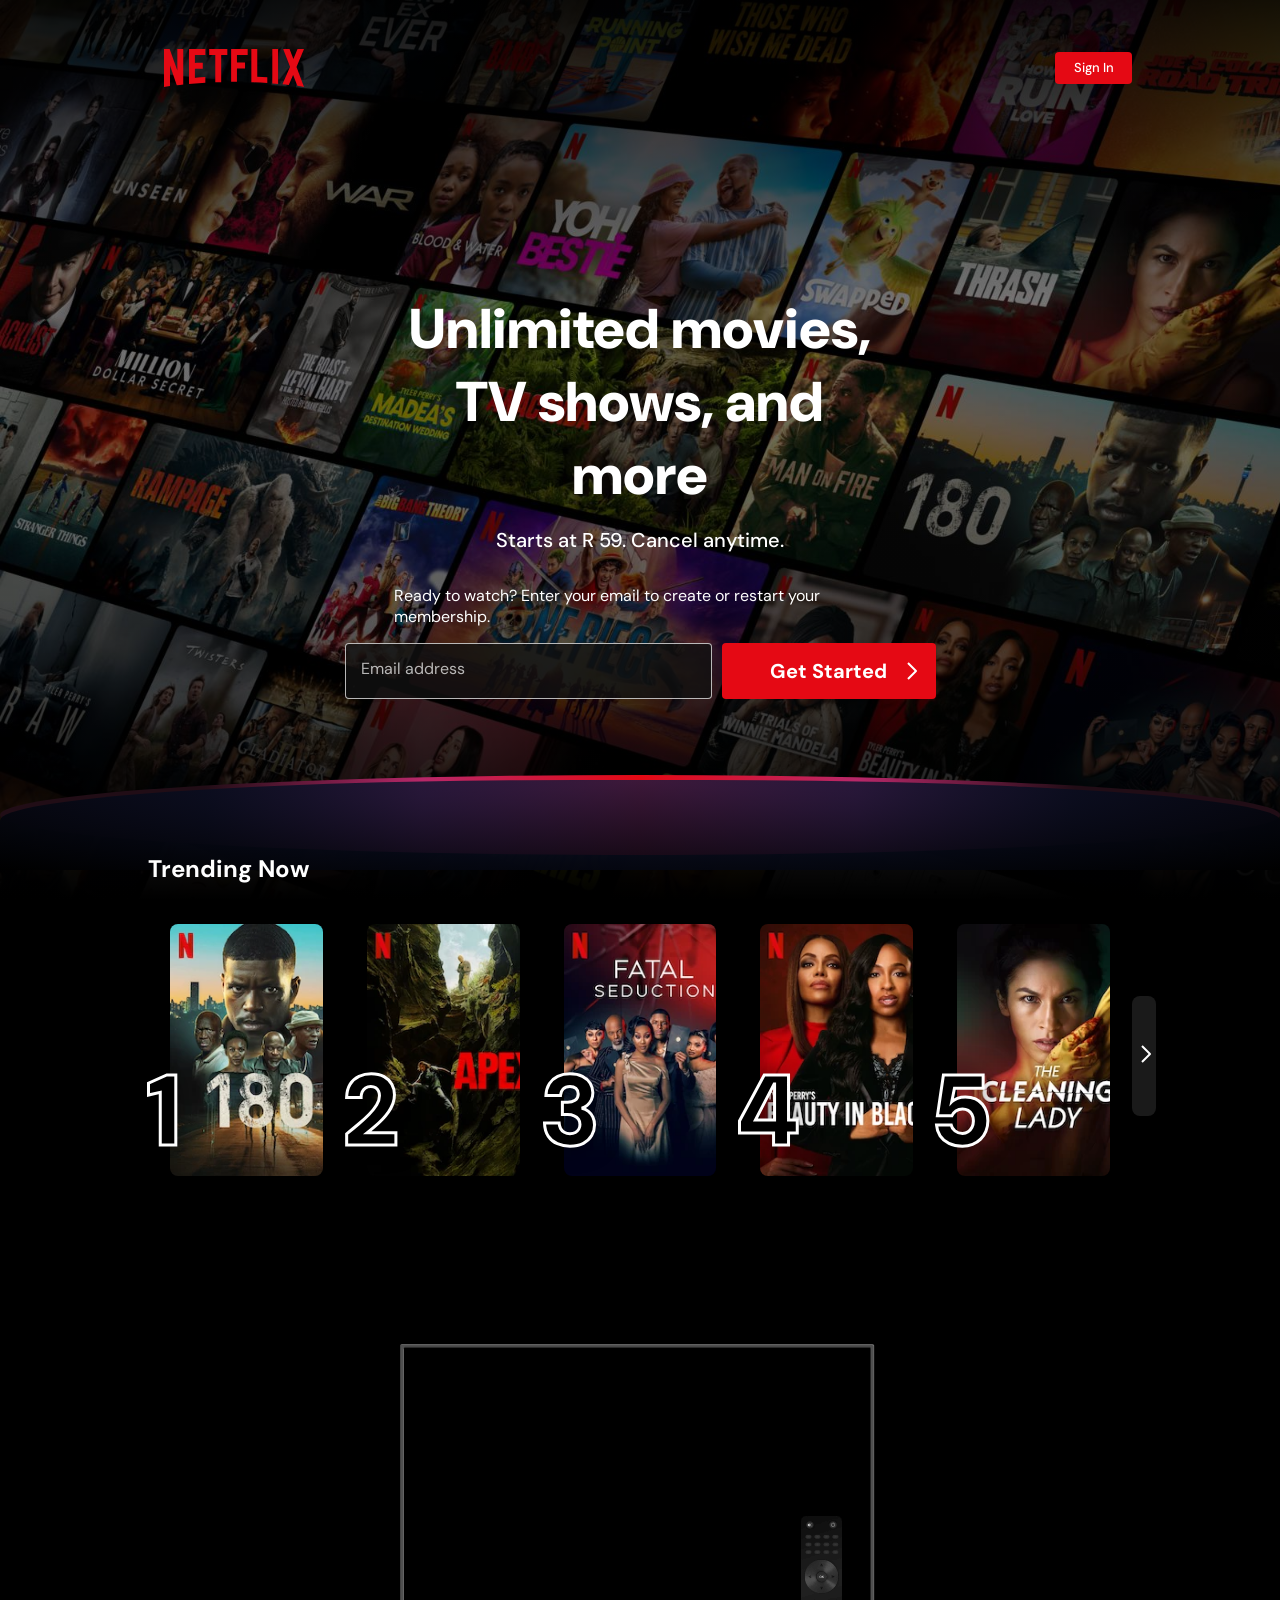
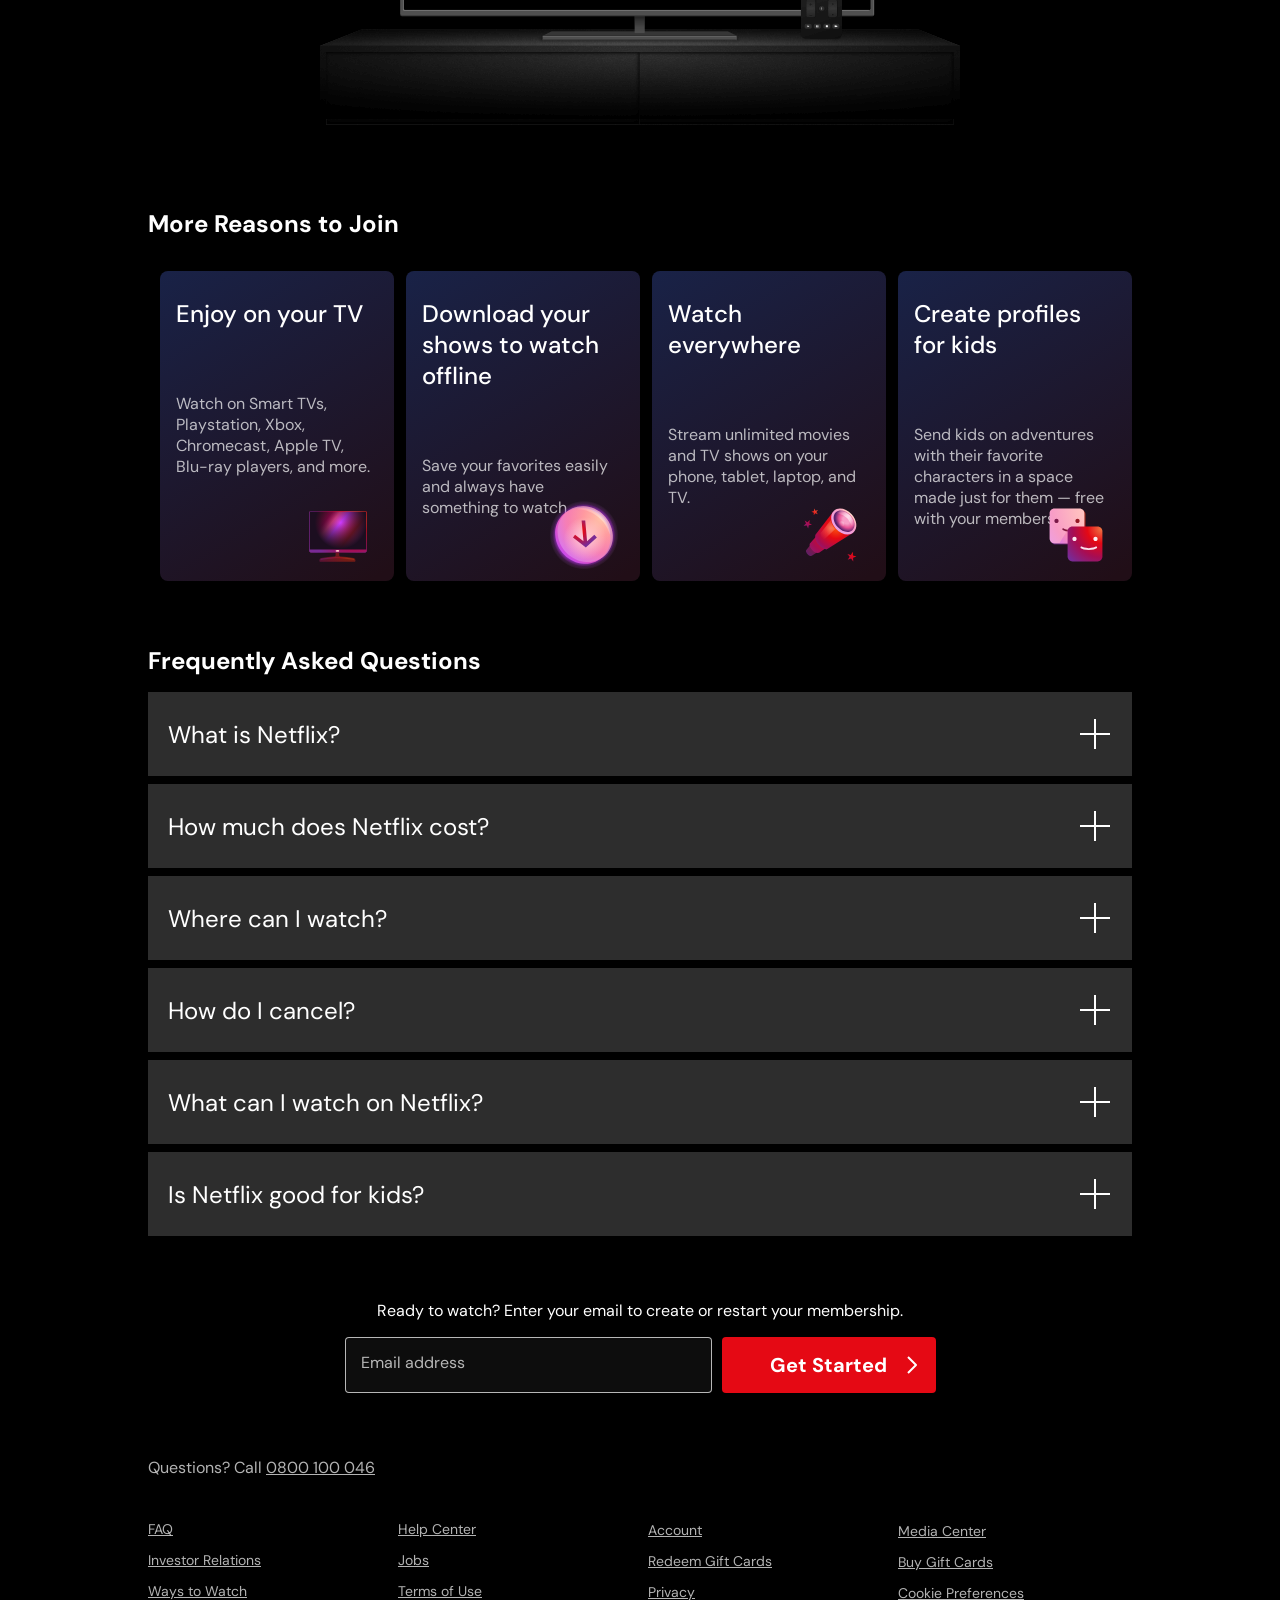
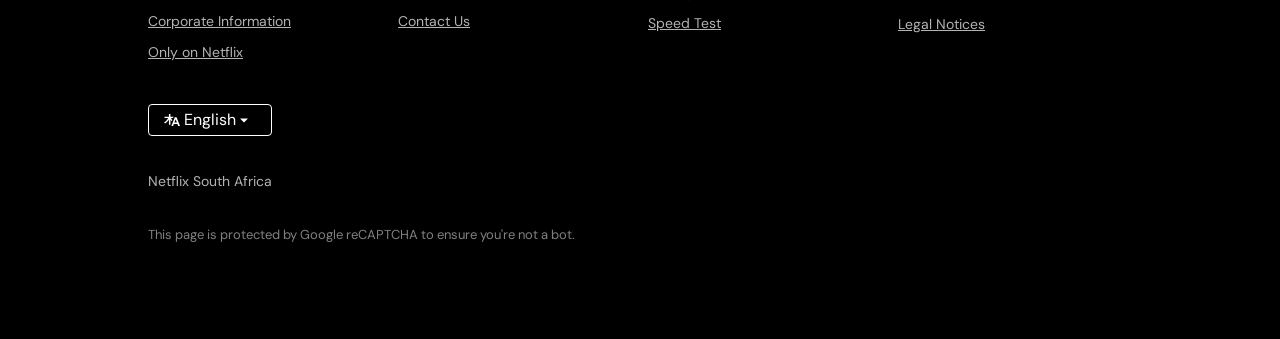
==== commit 2d29e7a6: "added tv image" ====
--- a/index.html
+++ b/index.html
@@ -68,9 +68,13 @@
       </div>
       <!-- video element -->
       <div id="trailer">
-        <video autoplay playsinline muted loop>
-          <source src="assets/netflix-trailer.m4v" type="video/mp4" />
-        </video>
+        <div id="trailer-tv">
+          <img src="assets/tv.png" alt="television" />
+
+          <video autoplay playsinline muted loop>
+            <source src="assets/netflix-trailer.m4v" type="video/mp4" />
+          </video>
+        </div>
       </div>
       <!-- second section of the main -->
       <h2>More Reasons to Join</h2>
--- a/style.css
+++ b/style.css
@@ -292,6 +292,19 @@
   margin-bottom: 64px;
   display: flex;
   justify-content: center;
+  /* position: relative; */
+}
+#trailer-tv {
+  position: relative;
+  margin-bottom: 16px;
+  display: flex;
+  justify-content: center;
+  align-items: center;
+}
+#trailer-tv video {
+  position: absolute;
+  z-index: -1;
+  top: 85px;
 }
 
 #reasons-container {
